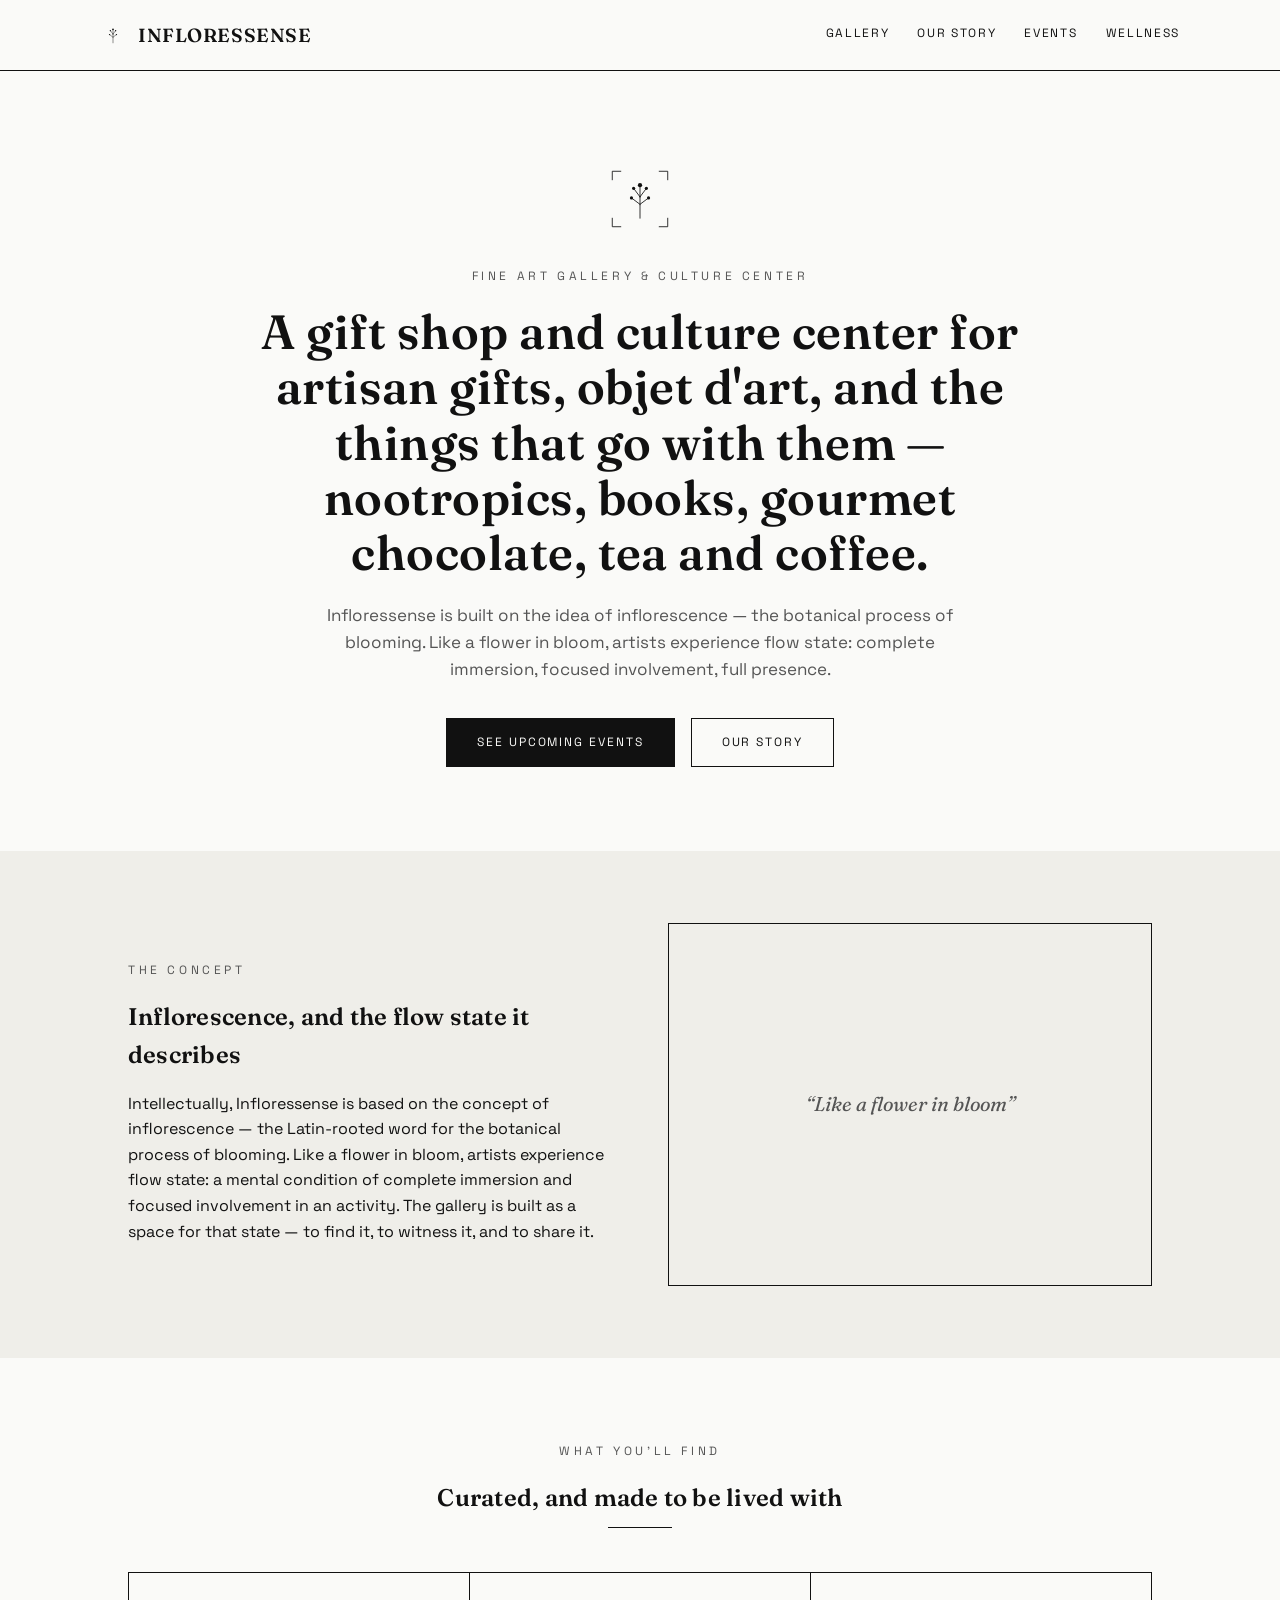
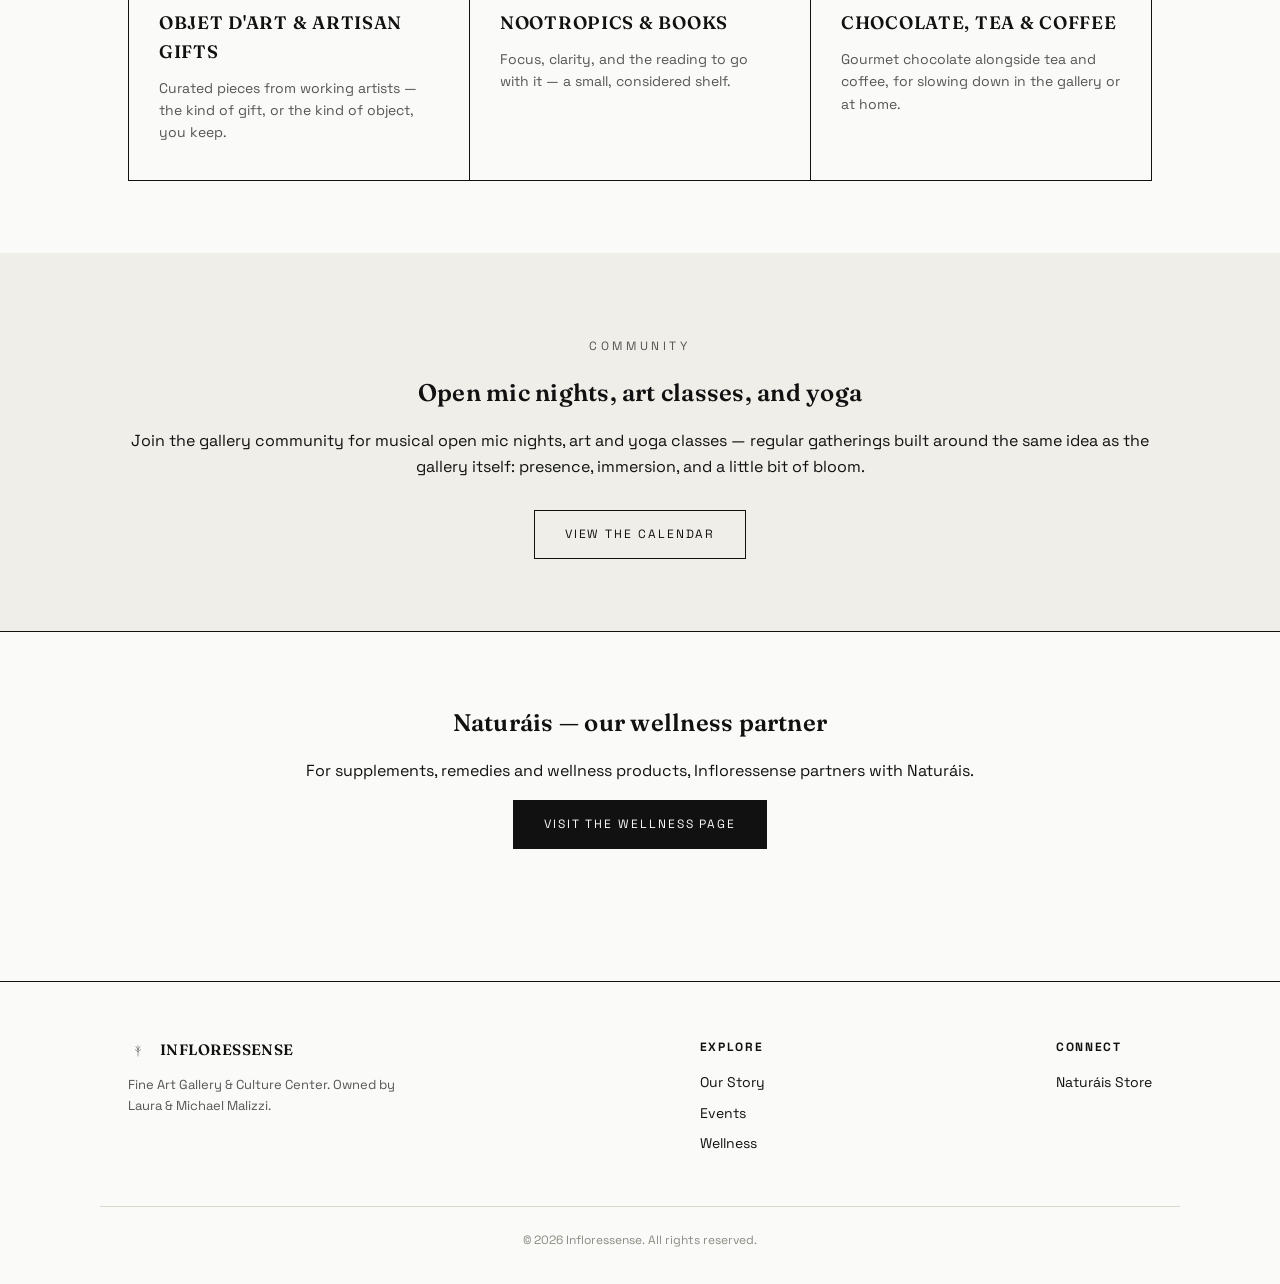
==== index.html @ fa317d66 "Initial Infloressense site: gallery homepage, owner story, events, wellness link-out Co-Authored-By:" ====
<!DOCTYPE html>
<html lang="en">
<head>
<meta charset="UTF-8">
<meta name="viewport" content="width=device-width, initial-scale=1.0">
<title>Infloressense — Fine Art Gallery &amp; Culture Center</title>
<meta name="description" content="Infloressense Fine Art Gallery is a gift shop and culture center in the spirit of inflorescence and flow — curated artisan gifts, objet d'art, nootropics, books, gourmet chocolate, tea and coffee, plus open mic nights, art and yoga classes.">
<link rel="preconnect" href="https://fonts.googleapis.com">
<link href="https://fonts.googleapis.com/css2?family=Fraunces:opsz,wght@9..144,500;9..144,600&family=Space+Grotesk:wght@400;500&display=swap" rel="stylesheet">
<link rel="stylesheet" href="css/style.css">
</head>
<body>

<header class="site-header">
  <div class="container header-inner">
    <a href="index.html" class="logo-mark">
      <svg width="26" height="26" viewBox="0 0 120 120" fill="none" stroke="#111111" stroke-width="2.2" stroke-linecap="round">
        <path d="M60 96 V56" />
        <path d="M60 70 L44 58" />
        <path d="M60 70 L76 58" />
        <path d="M60 56 L48 40" />
        <path d="M60 56 L72 40" />
        <path d="M60 56 L60 34" />
        <circle cx="44" cy="58" r="3" fill="#111111" stroke="none" />
        <circle cx="76" cy="58" r="3" fill="#111111" stroke="none" />
        <circle cx="48" cy="40" r="3" fill="#111111" stroke="none" />
        <circle cx="72" cy="40" r="3" fill="#111111" stroke="none" />
        <circle cx="60" cy="34" r="4" fill="#111111" stroke="none" />
      </svg>
      <span class="logo-word">Infloressense</span>
    </a>
    <nav class="main-nav">
      <a href="index.html">Gallery</a>
      <a href="story.html">Our Story</a>
      <a href="events.html">Events</a>
      <a href="wellness.html">Wellness</a>
    </nav>
    <button class="nav-toggle" aria-label="Toggle menu">&#9776;</button>
  </div>
</header>

<section class="hero">
  <div class="container">
    <div class="hero-mark">
      <svg width="64" height="64" viewBox="0 0 120 120" fill="none" stroke="#111111" stroke-width="1.6" stroke-linecap="round">
        <path d="M8 24 V8 H24" /><path d="M96 8 H112 V24" /><path d="M112 96 V112 H96" /><path d="M24 112 H8 V96" />
        <path d="M60 96 V56" />
        <path d="M60 70 L44 58" /><path d="M60 70 L76 58" />
        <path d="M60 56 L48 40" /><path d="M60 56 L72 40" /><path d="M60 56 L60 34" />
        <circle cx="44" cy="58" r="3" fill="#111111" stroke="none" /><circle cx="76" cy="58" r="3" fill="#111111" stroke="none" />
        <circle cx="48" cy="40" r="3" fill="#111111" stroke="none" /><circle cx="72" cy="40" r="3" fill="#111111" stroke="none" />
        <circle cx="60" cy="34" r="4" fill="#111111" stroke="none" />
      </svg>
    </div>
    <p class="eyebrow">Fine Art Gallery &amp; Culture Center</p>
    <h1>A gift shop and culture center for artisan gifts, objet d'art, and the things that go with them — nootropics, books, gourmet chocolate, tea and coffee.</h1>
    <p class="lead">Infloressense is built on the idea of inflorescence — the botanical process of blooming. Like a flower in bloom, artists experience flow state: complete immersion, focused involvement, full presence.</p>
    <div class="btn-row">
      <a href="events.html" class="btn btn-solid">See Upcoming Events</a>
      <a href="story.html" class="btn">Our Story</a>
    </div>
  </div>
</section>

<section class="section section-tan">
  <div class="container concept-grid">
    <div>
      <p class="eyebrow">The Concept</p>
      <h2>Inflorescence, and the flow state it describes</h2>
      <p>Intellectually, Infloressense is based on the concept of inflorescence — the Latin-rooted word for the botanical process of blooming. Like a flower in bloom, artists experience flow state: a mental condition of complete immersion and focused involvement in an activity. The gallery is built as a space for that state — to find it, to witness it, and to share it.</p>
    </div>
    <div class="corner-frame">
      <span>&ldquo;Like a flower in bloom&rdquo;</span>
    </div>
  </div>
</section>

<section class="section">
  <div class="container">
    <div class="section-head">
      <p class="eyebrow">What You'll Find</p>
      <h2>Curated, and made to be lived with</h2>
      <div class="rule"></div>
    </div>
    <div class="card-row">
      <div class="card">
        <h3>Objet d'Art &amp; Artisan Gifts</h3>
        <p>Curated pieces from working artists — the kind of gift, or the kind of object, you keep.</p>
      </div>
      <div class="card">
        <h3>Nootropics &amp; Books</h3>
        <p>Focus, clarity, and the reading to go with it — a small, considered shelf.</p>
      </div>
      <div class="card">
        <h3>Chocolate, Tea &amp; Coffee</h3>
        <p>Gourmet chocolate alongside tea and coffee, for slowing down in the gallery or at home.</p>
      </div>
    </div>
  </div>
</section>

<section class="section section-tan">
  <div class="container" style="text-align:center;">
    <p class="eyebrow">Community</p>
    <h2>Open mic nights, art classes, and yoga</h2>
    <p class="lead" style="margin-bottom:10px;">Join the gallery community for musical open mic nights, art and yoga classes — regular gatherings built around the same idea as the gallery itself: presence, immersion, and a little bit of bloom.</p>
    <a href="events.html" class="btn" style="margin-top:20px;">View the Calendar</a>
  </div>
</section>

<section class="cta-banner section" style="text-align:center;border-top:1px solid #111111;">
  <div class="container">
    <h2>Naturáis — our wellness partner</h2>
    <p class="lead">For supplements, remedies and wellness products, Infloressense partners with Naturáis.</p>
    <a href="wellness.html" class="btn btn-solid">Visit the Wellness Page</a>
  </div>
</section>

<footer class="site-footer">
  <div class="container footer-inner">
    <div class="footer-brand">
      <a href="index.html" class="logo-mark" style="margin-bottom:10px;">
        <svg width="20" height="20" viewBox="0 0 120 120" fill="none" stroke="#111111" stroke-width="2.4" stroke-linecap="round">
          <path d="M60 96 V56" /><path d="M60 70 L44 58" /><path d="M60 70 L76 58" />
          <path d="M60 56 L48 40" /><path d="M60 56 L72 40" /><path d="M60 56 L60 34" />
        </svg>
        <span class="logo-word" style="font-size:15px;">Infloressense</span>
      </a>
      <p>Fine Art Gallery &amp; Culture Center. Owned by Laura &amp; Michael Malizzi.</p>
    </div>
    <div class="footer-links">
      <h4>Explore</h4>
      <a href="story.html">Our Story</a>
      <a href="events.html">Events</a>
      <a href="wellness.html">Wellness</a>
    </div>
    <div class="footer-links">
      <h4>Connect</h4>
      <a href="https://naturais.us">Naturáis Store</a>
    </div>
  </div>
  <div class="container footer-bottom">
    &copy; 2026 Infloressense. All rights reserved.
  </div>
</footer>

</body>
</html>
---- css/style.css ----
:root{
  --ink:#111111;
  --paper:#FAFAF8;
  --tan:#EFEEE9;
  --line:#111111;
  --muted:#555555;
  --muted-2:#8A8A82;
}
*{box-sizing:border-box;}
body{
  margin:0;
  background:var(--paper);
  color:var(--ink);
  font-family:'Space Grotesk', sans-serif;
  line-height:1.6;
}
h1,h2,h3{
  font-family:'Fraunces', serif;
  font-weight:600;
  margin:0 0 .4em;
  letter-spacing:.01em;
}
a{color:var(--ink);}
.container{max-width:1080px;margin:0 auto;padding:0 28px;}

/* Header */
.site-header{
  border-bottom:1px solid var(--ink);
  background:var(--paper);
  position:sticky;top:0;z-index:20;
}
.header-inner{
  display:flex;align-items:center;justify-content:space-between;
  padding:20px 0;
}
.logo-mark{display:flex;align-items:center;gap:12px;text-decoration:none;color:var(--ink);}
.logo-mark svg{display:block;}
.logo-word{font-family:'Fraunces', serif;font-weight:600;font-size:19px;text-transform:uppercase;letter-spacing:.03em;}
.main-nav{display:flex;gap:28px;}
.main-nav a{
  font-size:12px;letter-spacing:.14em;text-transform:uppercase;
  text-decoration:none;color:var(--ink);
  padding-bottom:2px;border-bottom:1px solid transparent;
}
.main-nav a:hover{border-bottom-color:var(--ink);}
.nav-toggle{display:none;background:none;border:1px solid var(--ink);font-size:18px;padding:6px 10px;cursor:pointer;}

/* Hero */
.hero{
  padding:96px 0 84px;
  text-align:center;
}
.eyebrow{
  font-size:12px;letter-spacing:.3em;text-transform:uppercase;color:var(--muted);
  margin-bottom:18px;
}
.hero h1{
  font-size:48px;
  max-width:820px;margin:0 auto 22px;
  line-height:1.15;
}
.hero p.lead{
  max-width:640px;margin:0 auto 34px;
  font-size:17px;color:var(--muted);
}
.hero-mark{margin:0 auto 28px;}
.btn{
  display:inline-block;
  padding:14px 30px;
  border:1px solid var(--ink);
  text-decoration:none;
  color:var(--ink);
  font-size:12px;letter-spacing:.16em;text-transform:uppercase;
  transition:background .15s,color .15s;
}
.btn:hover{background:var(--ink);color:var(--paper);}
.btn-solid{background:var(--ink);color:var(--paper);}
.btn-solid:hover{background:var(--paper);color:var(--ink);}
.btn-row{display:flex;gap:16px;justify-content:center;flex-wrap:wrap;}

/* Sections */
.section{padding:72px 0;}
.section-tan{background:var(--tan);}
.section-head{text-align:center;max-width:720px;margin:0 auto 44px;}
.rule{width:64px;height:1px;background:var(--ink);margin:0 auto 28px;}

.concept-grid{
  display:grid;grid-template-columns:1fr 1fr;gap:56px;align-items:center;
}
.concept-grid .corner-frame{
  border:1px solid var(--ink);
  padding:40px;
  aspect-ratio:4/3;
  display:flex;align-items:center;justify-content:center;
  position:relative;
}
.concept-grid .corner-frame span{
  font-family:'Fraunces', serif;font-style:italic;font-size:20px;color:var(--muted);text-align:center;
}

.card-row{
  display:grid;grid-template-columns:repeat(3,1fr);gap:0;
  border-top:1px solid var(--ink);border-left:1px solid var(--ink);
}
.card{
  border-right:1px solid var(--ink);border-bottom:1px solid var(--ink);
  padding:36px 30px;
}
.card h3{font-size:18px;text-transform:uppercase;letter-spacing:.04em;margin-bottom:10px;}
.card p{color:var(--muted);font-size:14px;margin:0;}

/* Owners */
.owners{
  display:grid;grid-template-columns:1fr 1fr;gap:48px;margin-top:20px;
}
.owner-card{border:1px solid var(--ink);padding:36px;}
.owner-card h3{font-size:16px;text-transform:uppercase;letter-spacing:.06em;margin-bottom:14px;}
.owner-card p{font-size:15px;color:var(--muted);}

/* Events */
.event-list{border-top:1px solid var(--ink);}
.event-row{
  display:flex;justify-content:space-between;align-items:baseline;gap:20px;
  padding:26px 0;border-bottom:1px solid var(--ink);
  flex-wrap:wrap;
}
.event-row .event-name{font-family:'Fraunces', serif;font-weight:600;font-size:19px;}
.event-row .event-when{font-size:13px;letter-spacing:.08em;text-transform:uppercase;color:var(--muted);white-space:nowrap;}
.event-row p{margin:6px 0 0;color:var(--muted);font-size:14px;width:100%;}

/* Link-out cards */
.linkout-grid{display:grid;grid-template-columns:1fr 1fr;gap:28px;}
.linkout-card{border:1px solid var(--ink);padding:40px;text-align:center;}
.linkout-card h3{font-size:17px;text-transform:uppercase;letter-spacing:.04em;margin-bottom:12px;}
.linkout-card p{color:var(--muted);font-size:14px;margin-bottom:24px;}

/* Footer */
.site-footer{border-top:1px solid var(--ink);padding:56px 0 34px;margin-top:60px;background:var(--paper);}
.footer-inner{display:flex;justify-content:space-between;gap:40px;flex-wrap:wrap;}
.footer-brand p{color:var(--muted);font-size:13px;max-width:280px;}
.footer-links h4{font-size:12px;text-transform:uppercase;letter-spacing:.14em;margin:0 0 14px;}
.footer-links a{display:block;font-size:14px;margin-bottom:8px;text-decoration:none;color:var(--ink);}
.footer-links a:hover{text-decoration:underline;}
.footer-bottom{margin-top:44px;padding-top:24px;border-top:1px solid #d8d6cd;font-size:12px;color:var(--muted-2);text-align:center;}

@media (max-width:820px){
  .concept-grid,.owners,.linkout-grid{grid-template-columns:1fr;}
  .card-row{grid-template-columns:1fr;}
  .main-nav{display:none;}
  .nav-toggle{display:block;}
  .hero h1{font-size:34px;}
}
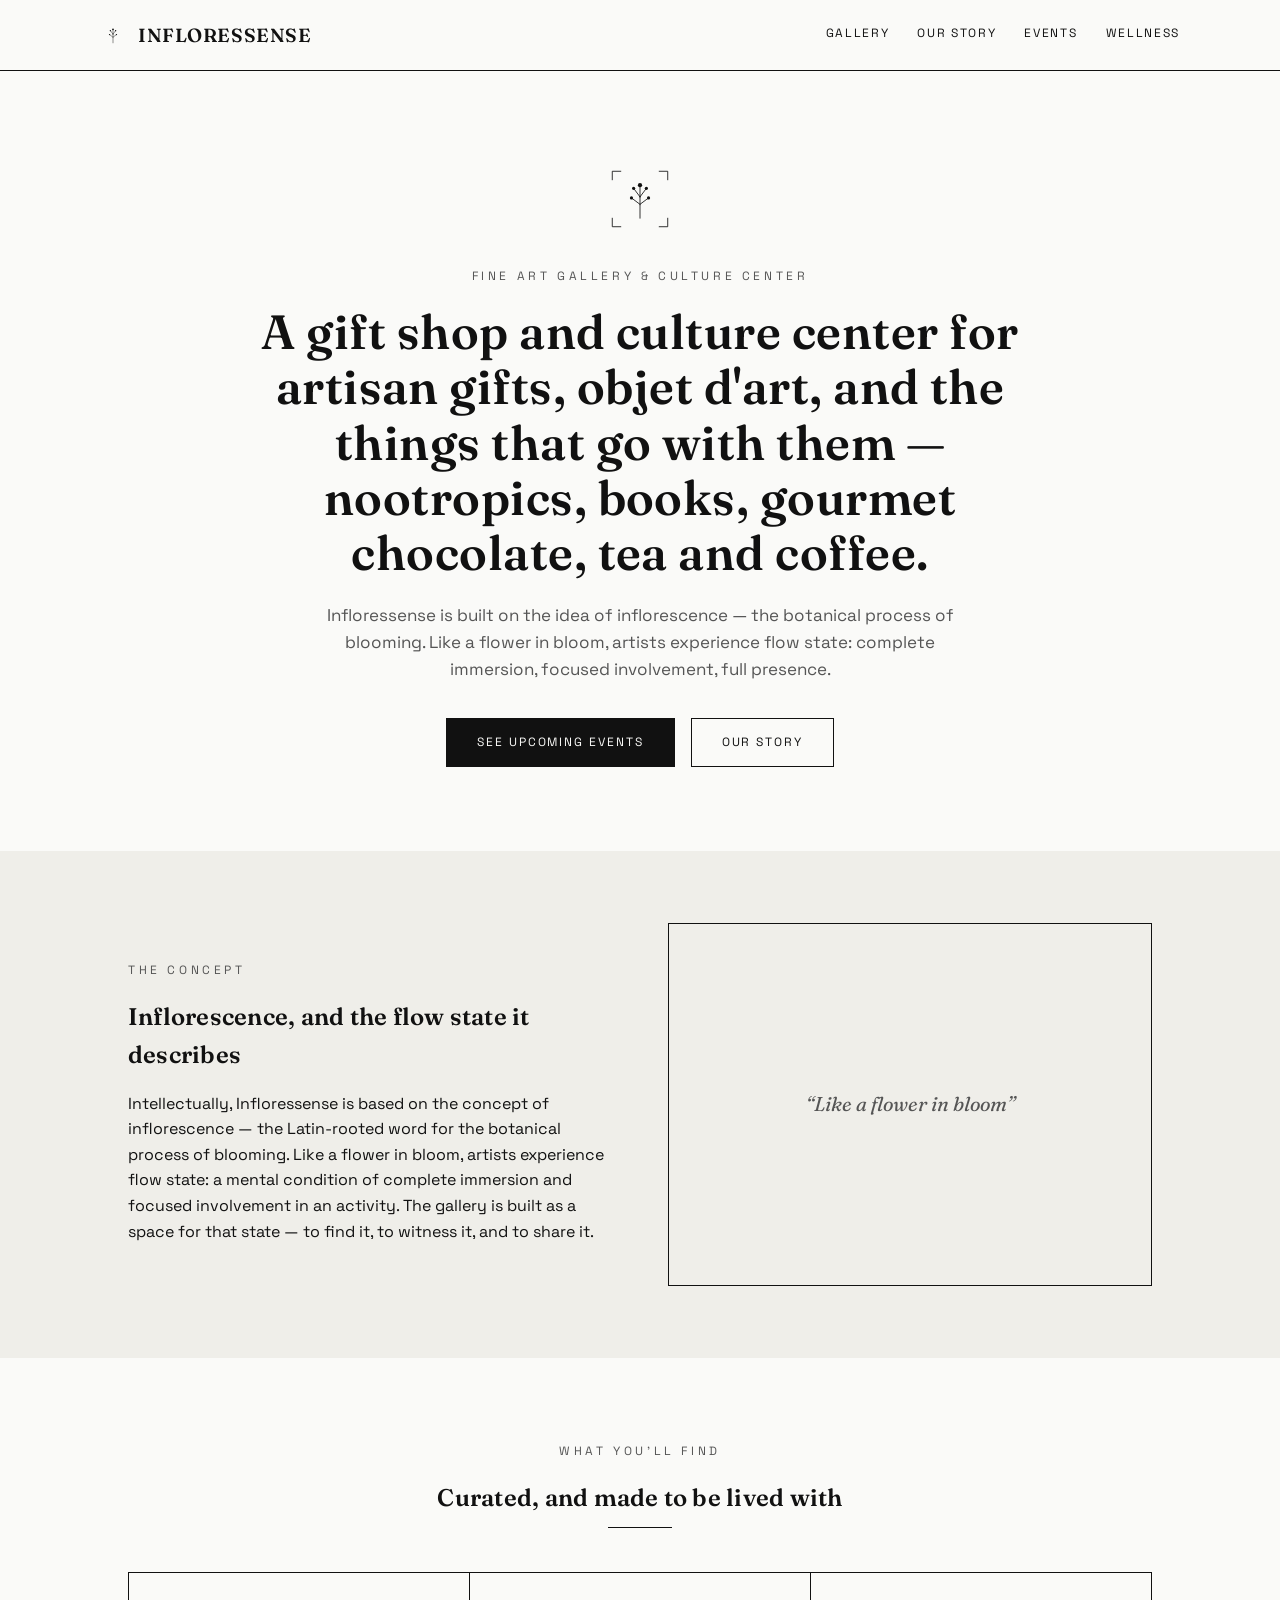
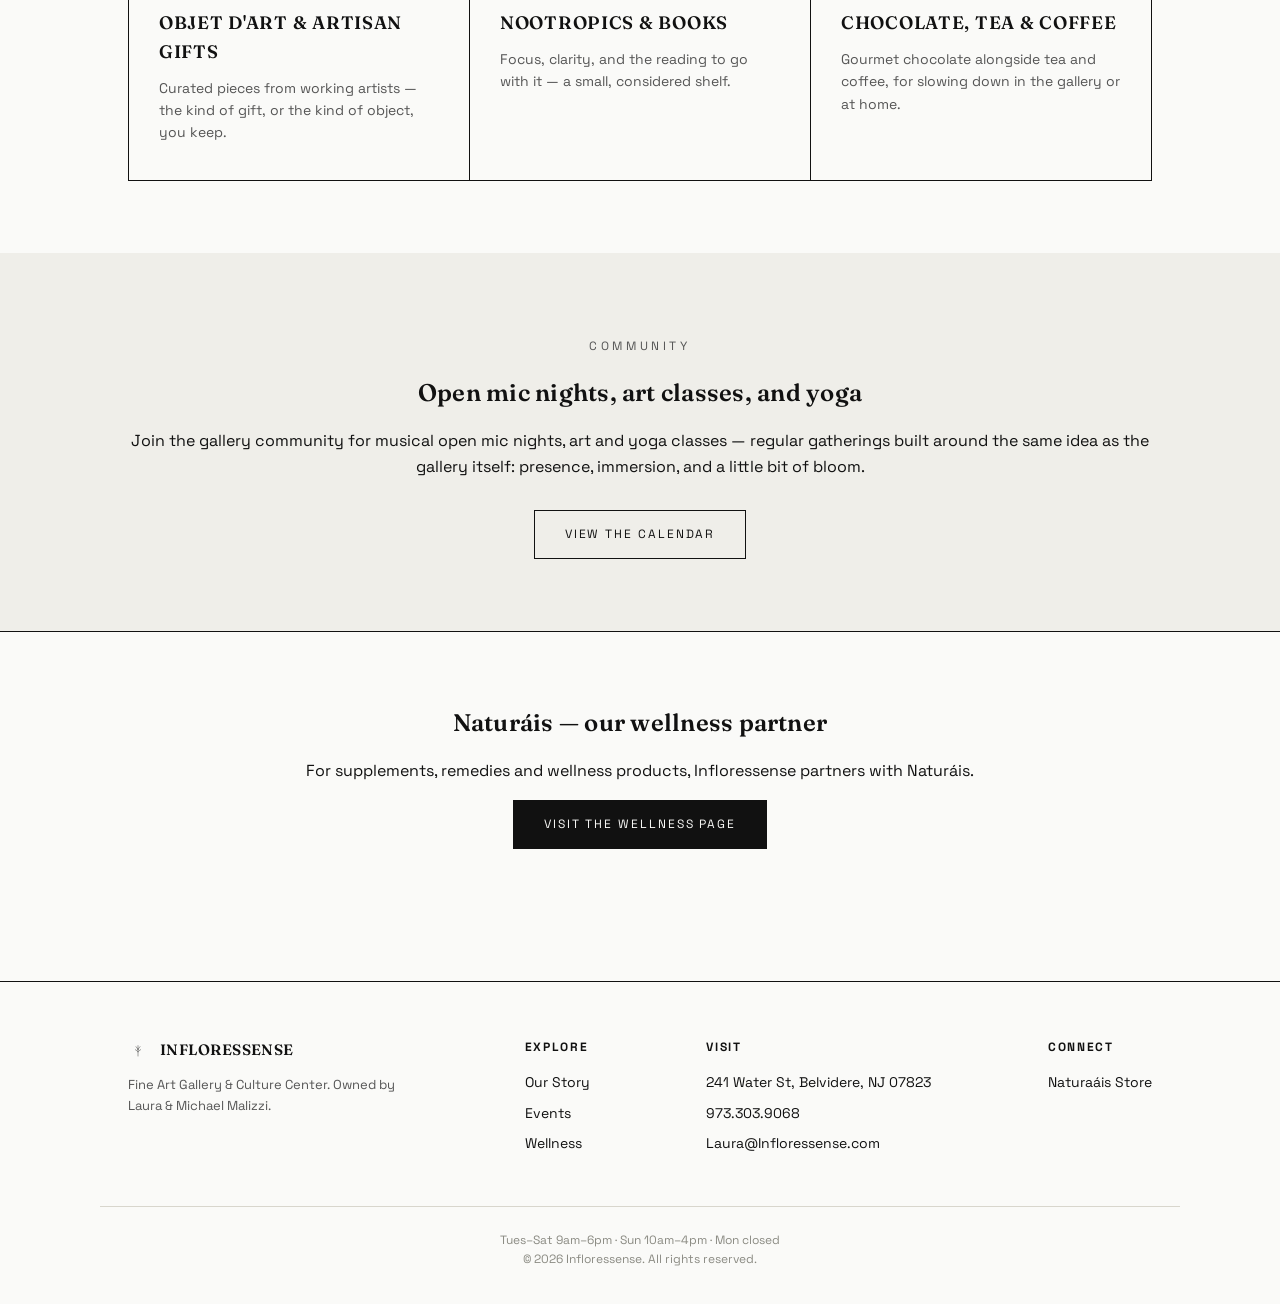
==== commit 87aeccf9: "Add real gallery hours, address, and contact info to footer Pulled from Infloressense's existing lis" ====
--- a/index.html
+++ b/index.html
@@ -135,11 +135,18 @@
       <a href="wellness.html">Wellness</a>
     </div>
     <div class="footer-links">
+      <h4>Visit</h4>
+      <a href="https://maps.google.com/?q=241+Water+St+Belvidere+NJ+07823" target="_blank" rel="noopener">241 Water St, Belvidere, NJ 07823</a>
+      <a href="tel:9733039068">973.303.9068</a>
+      <a href="mailto:Laura@Infloressense.com">Laura@Infloressense.com</a>
+    </div>
+    <div class="footer-links">
       <h4>Connect</h4>
-      <a href="https://naturais.us">Naturáis Store</a>
+      <a href="https://naturais.us">Naturaáis Store</a>
     </div>
   </div>
   <div class="container footer-bottom">
+    Tues&ndash;Sat 9am&ndash;6pm &middot; Sun 10am&ndash;4pm &middot; Mon closed<br>
     &copy; 2026 Infloressense. All rights reserved.
   </div>
 </footer>
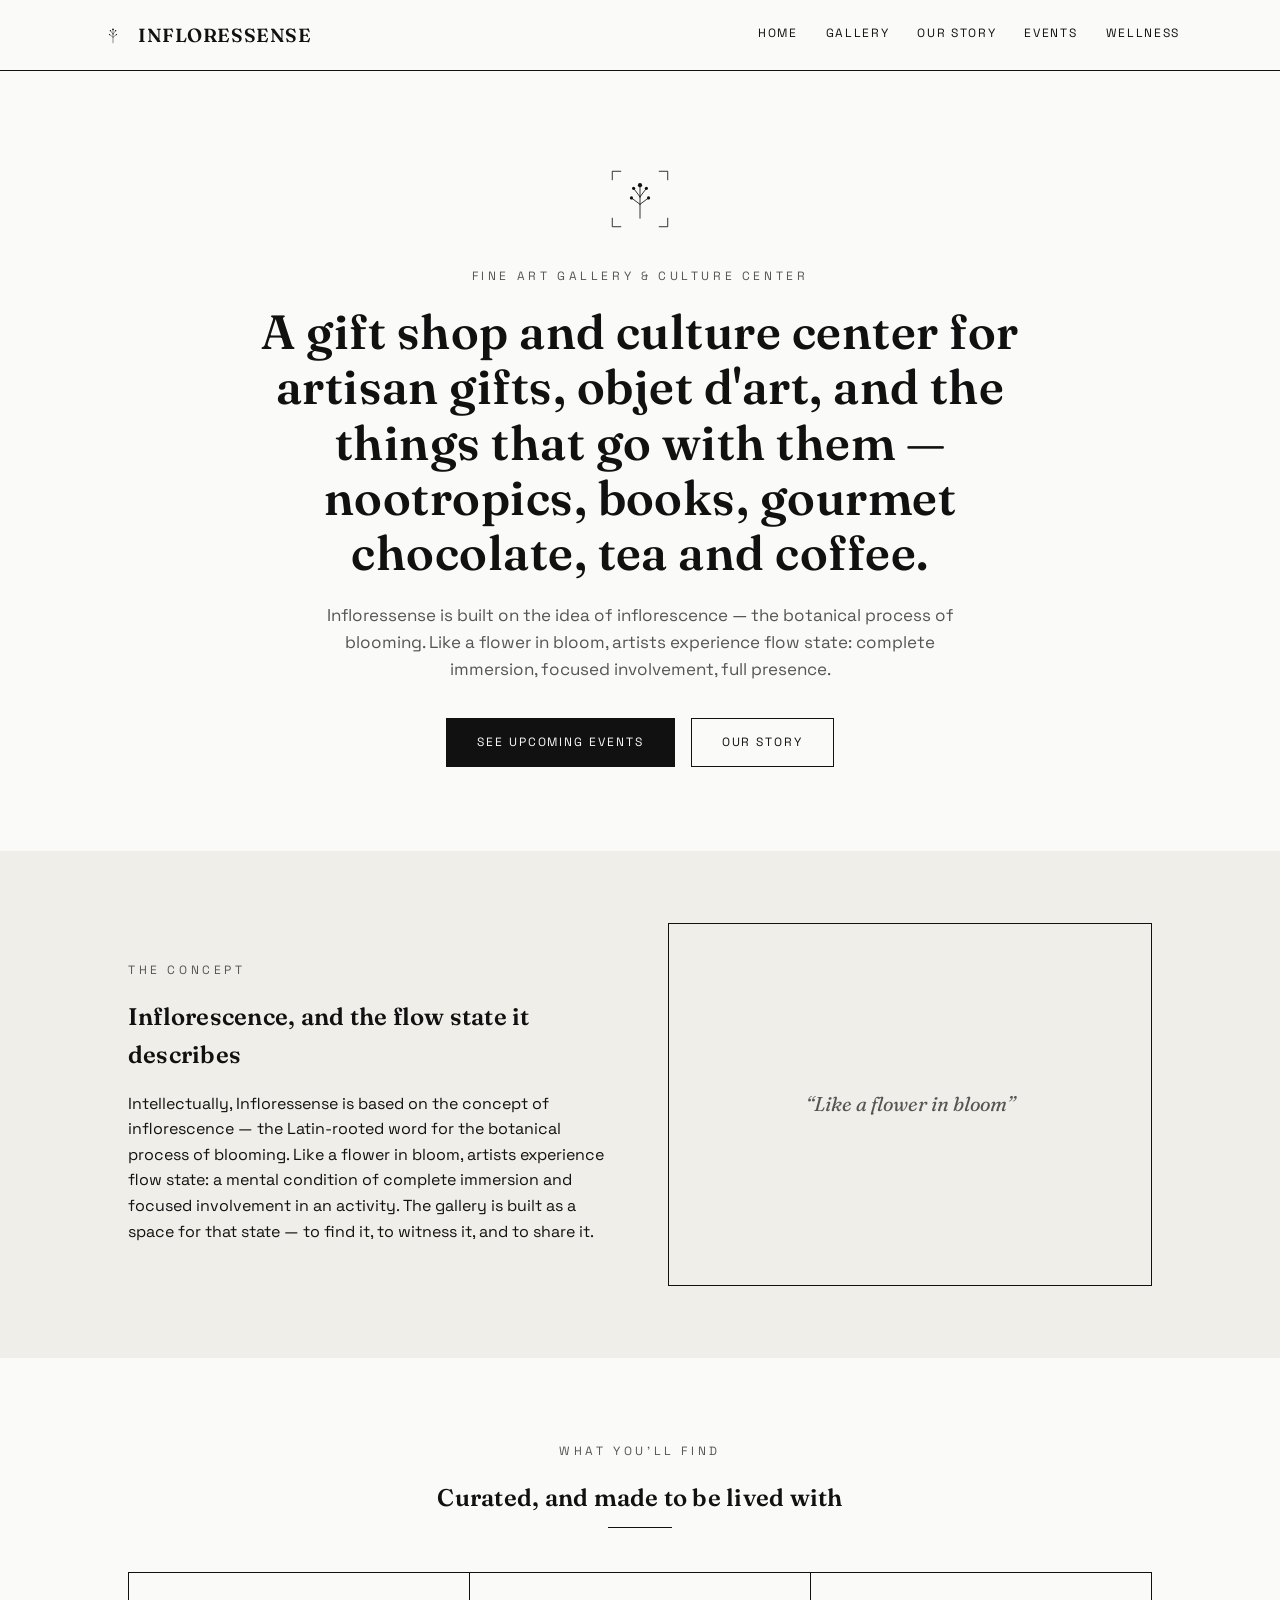
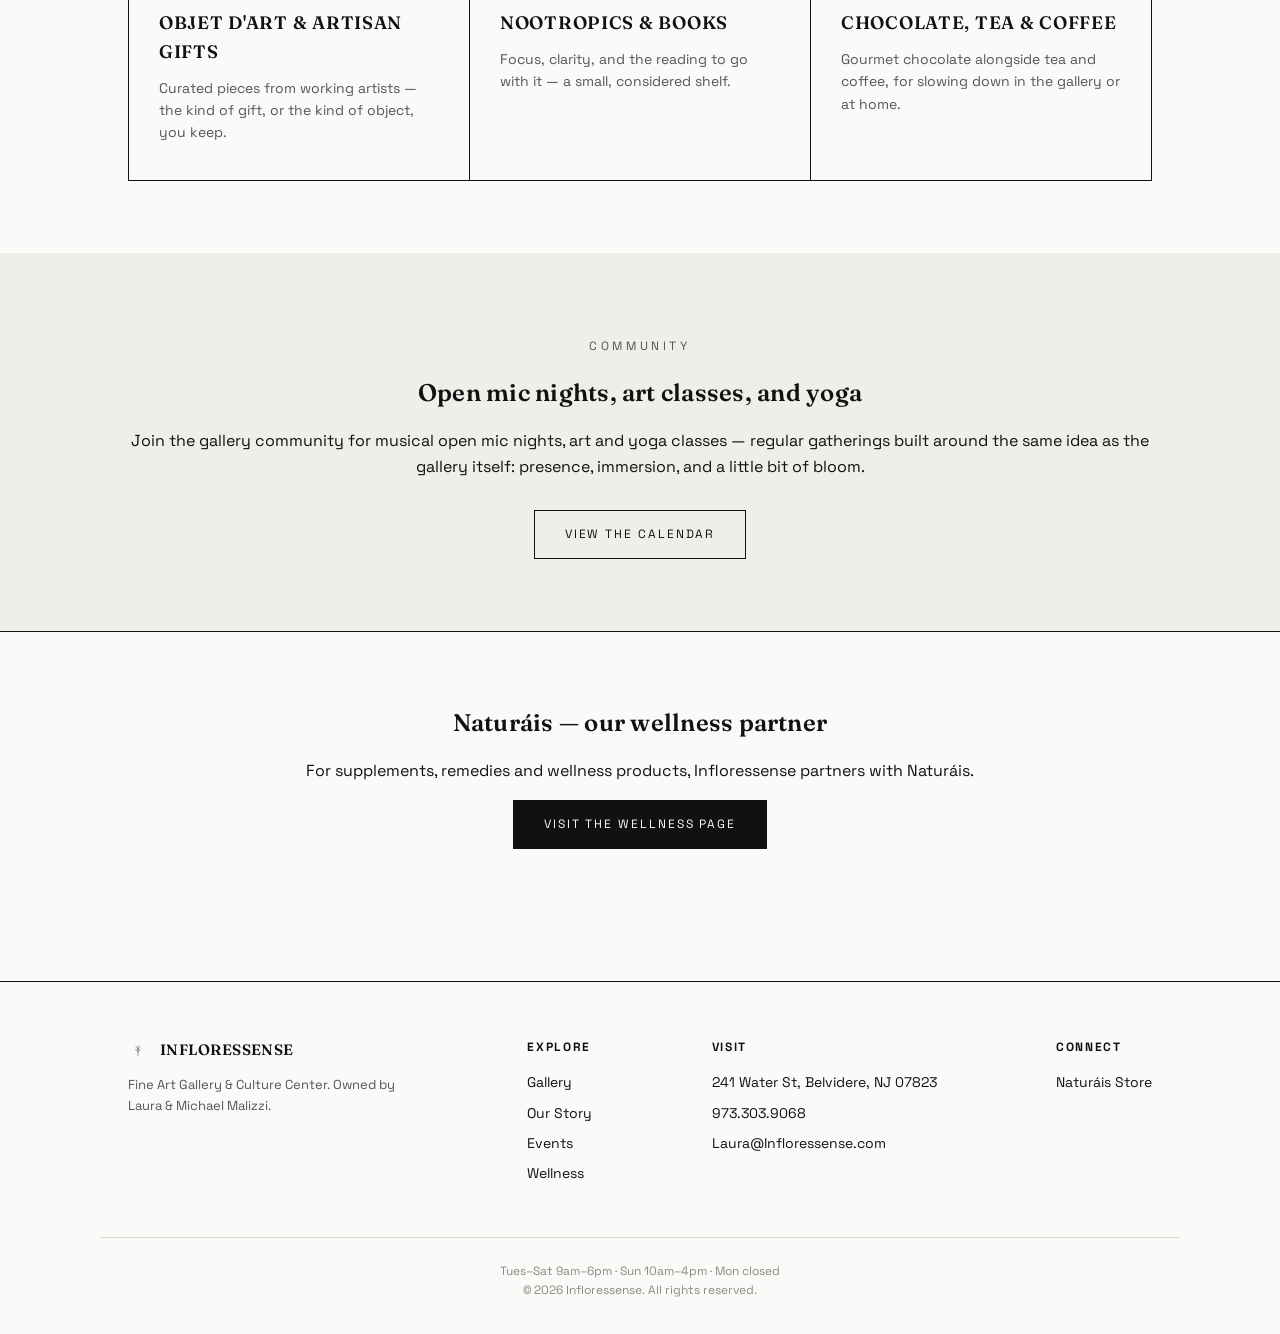
==== commit 839fde5b: "Fix Naturáis spelling, add Gallery nav link, track Naturáis link" ====
--- a/index.html
+++ b/index.html
@@ -30,7 +30,8 @@
       <span class="logo-word">Infloressense</span>
     </a>
     <nav class="main-nav">
-      <a href="index.html">Gallery</a>
+      <a href="index.html">Home</a>
+      <a href="gallery.html">Gallery</a>
       <a href="story.html">Our Story</a>
       <a href="events.html">Events</a>
       <a href="wellness.html">Wellness</a>
@@ -130,6 +131,7 @@
     </div>
     <div class="footer-links">
       <h4>Explore</h4>
+      <a href="gallery.html">Gallery</a>
       <a href="story.html">Our Story</a>
       <a href="events.html">Events</a>
       <a href="wellness.html">Wellness</a>
@@ -142,7 +144,7 @@
     </div>
     <div class="footer-links">
       <h4>Connect</h4>
-      <a href="https://naturais.us">Naturaáis Store</a>
+      <a href="https://naturais.us?utm_source=artinflo&utm_medium=referral&utm_campaign=gallery-partner&utm_content=footer-link">Naturáis Store</a>
     </div>
   </div>
   <div class="container footer-bottom">
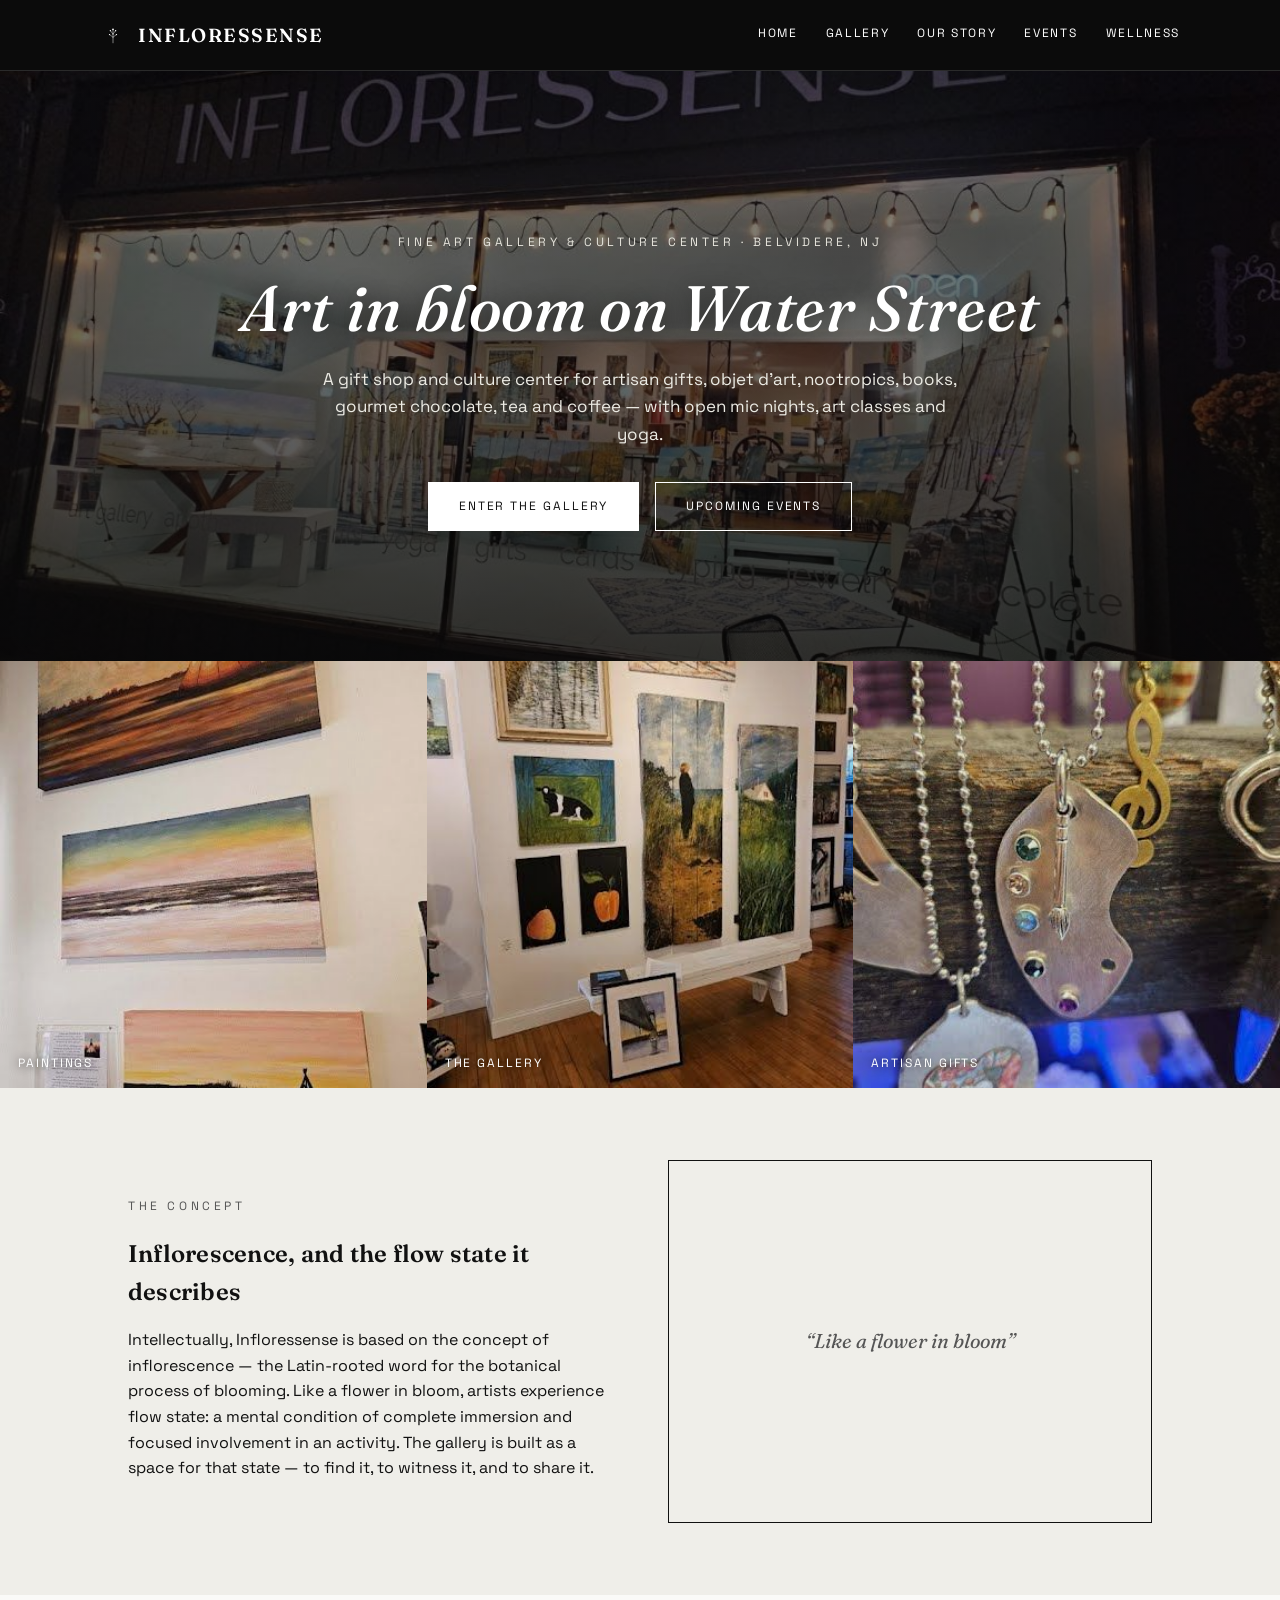
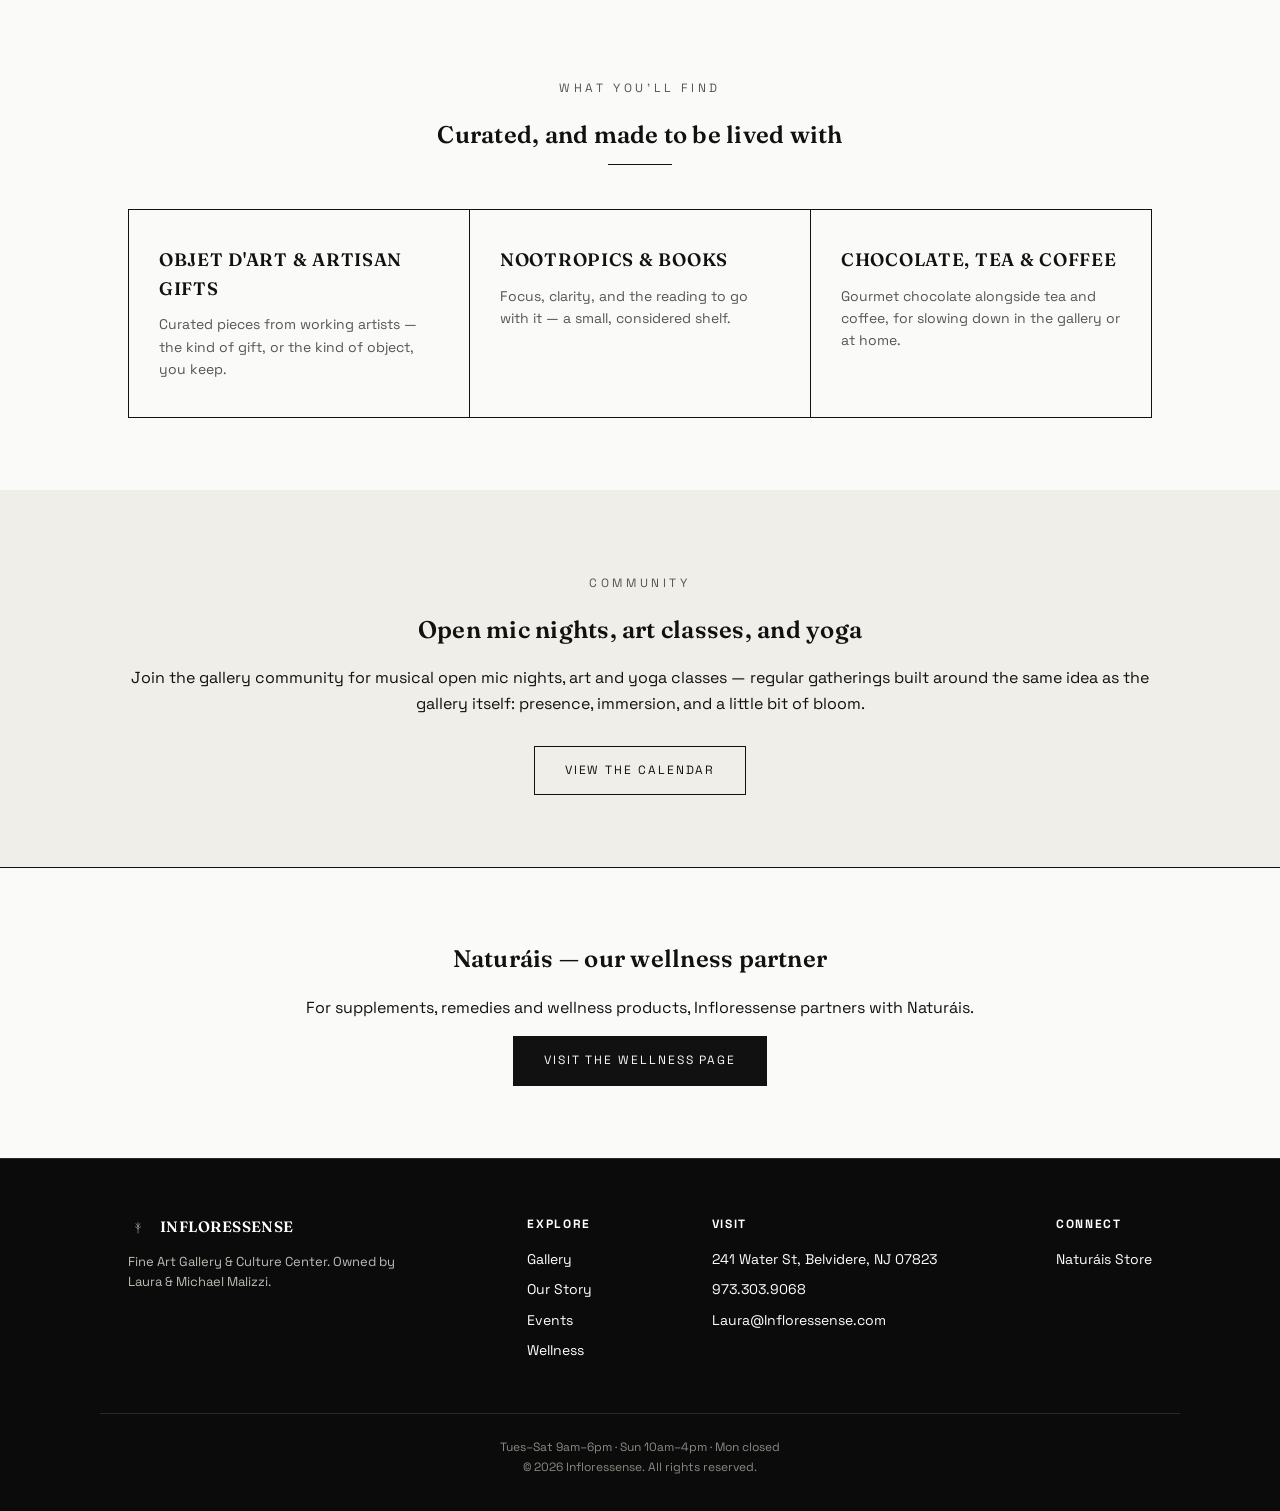
==== commit e65511b8: "Revise hero section and add gallery preview Updated hero section content and added new gallery previ" ====
--- a/index.html
+++ b/index.html
@@ -6,7 +6,7 @@
 <title>Infloressense — Fine Art Gallery &amp; Culture Center</title>
 <meta name="description" content="Infloressense Fine Art Gallery is a gift shop and culture center in the spirit of inflorescence and flow — curated artisan gifts, objet d'art, nootropics, books, gourmet chocolate, tea and coffee, plus open mic nights, art and yoga classes.">
 <link rel="preconnect" href="https://fonts.googleapis.com">
-<link href="https://fonts.googleapis.com/css2?family=Fraunces:opsz,wght@9..144,500;9..144,600&family=Space+Grotesk:wght@400;500&display=swap" rel="stylesheet">
+<link href="https://fonts.googleapis.com/css2?family=Fraunces:ital,opsz,wght@0,9..144,500;0,9..144,600;1,9..144,500&family=Space+Grotesk:wght@400;500&display=swap" rel="stylesheet">
 <link rel="stylesheet" href="css/style.css">
 </head>
 <body>
@@ -40,27 +40,22 @@
   </div>
 </header>
 
-<section class="hero">
+<section class="hero hero-night">
   <div class="container">
-    <div class="hero-mark">
-      <svg width="64" height="64" viewBox="0 0 120 120" fill="none" stroke="#111111" stroke-width="1.6" stroke-linecap="round">
-        <path d="M8 24 V8 H24" /><path d="M96 8 H112 V24" /><path d="M112 96 V112 H96" /><path d="M24 112 H8 V96" />
-        <path d="M60 96 V56" />
-        <path d="M60 70 L44 58" /><path d="M60 70 L76 58" />
-        <path d="M60 56 L48 40" /><path d="M60 56 L72 40" /><path d="M60 56 L60 34" />
-        <circle cx="44" cy="58" r="3" fill="#111111" stroke="none" /><circle cx="76" cy="58" r="3" fill="#111111" stroke="none" />
-        <circle cx="48" cy="40" r="3" fill="#111111" stroke="none" /><circle cx="72" cy="40" r="3" fill="#111111" stroke="none" />
-        <circle cx="60" cy="34" r="4" fill="#111111" stroke="none" />
-      </svg>
-    </div>
-    <p class="eyebrow">Fine Art Gallery &amp; Culture Center</p>
-    <h1>A gift shop and culture center for artisan gifts, objet d'art, and the things that go with them — nootropics, books, gourmet chocolate, tea and coffee.</h1>
-    <p class="lead">Infloressense is built on the idea of inflorescence — the botanical process of blooming. Like a flower in bloom, artists experience flow state: complete immersion, focused involvement, full presence.</p>
+    <p class="eyebrow">Fine Art Gallery &amp; Culture Center &middot; Belvidere, NJ</p>
+    <h1>Art in bloom on Water Street</h1>
+    <p class="lead">A gift shop and culture center for artisan gifts, objet d'art, nootropics, books, gourmet chocolate, tea and coffee &mdash; with open mic nights, art classes and yoga.</p>
     <div class="btn-row">
-      <a href="events.html" class="btn btn-solid">See Upcoming Events</a>
-      <a href="story.html" class="btn">Our Story</a>
+      <a href="gallery.html" class="btn btn-solid">Enter the Gallery</a>
+      <a href="events.html" class="btn">Upcoming Events</a>
     </div>
   </div>
+</section>
+
+<section class="preview-strip" aria-label="Gallery preview">
+  <a href="gallery.html"><img src="images/paintings-teepee.jpg" alt="Sunset and shoreline paintings on the gallery wall" loading="lazy"><span>Paintings</span></a>
+  <a href="gallery.html"><img src="images/gallery-wall.jpg" alt="Gallery wall of framed local scenes" loading="lazy"><span>The Gallery</span></a>
+  <a href="gallery.html"><img src="images/palette-pendant.jpg" alt="Handmade palette pendant necklaces" loading="lazy"><span>Artisan Gifts</span></a>
 </section>
 
 <section class="section section-tan">
@@ -144,7 +139,7 @@
     </div>
     <div class="footer-links">
       <h4>Connect</h4>
-      <a href="https://naturais.us?utm_source=artinflo&utm_medium=referral&utm_campaign=gallery-partner&utm_content=footer-link">Naturáis Store</a>
+      <a href="https://naturais-5712.myshopify.com/discount/LAURAMALIZZIWAR?ref=Infloressense&utm_source=artinflo&utm_medium=referral&utm_campaign=gallery-partner&utm_content=footer-link">Naturáis Store</a>
     </div>
   </div>
   <div class="container footer-bottom">
--- a/css/style.css
+++ b/css/style.css
@@ -150,3 +150,50 @@
   .nav-toggle{display:block;}
   .hero h1{font-size:34px;}
 }
+
+
+/* ===== Night theme: dark header & footer, image hero ===== */
+.site-header{background:#0b0b0b;border-bottom:1px solid #2a2a2a;}
+.site-header .logo-mark,.site-header .logo-word{color:#fff;}
+.site-header .logo-word{letter-spacing:.08em;}
+.site-header svg path{stroke:#fff;}
+.site-header svg circle{fill:#fff;}
+.main-nav a{color:#fff;}
+.main-nav a:hover{border-bottom-color:#fff;}
+.nav-toggle{color:#fff;border-color:#fff;}
+.site-footer{background:#0b0b0b;color:#fff;border-top:1px solid #2a2a2a;margin-top:0;}
+.site-footer .logo-mark,.site-footer .logo-word{color:#fff;}
+.site-footer svg path{stroke:#fff;}
+.site-footer svg circle{fill:#fff;}
+.site-footer a,.footer-links h4{color:#fff;}
+.footer-brand p{color:#bdbdb5;}
+.footer-bottom{border-top-color:#2a2a2a;color:#8a8a82;}
+
+.hero-night{
+  color:#fff;
+  background:linear-gradient(rgba(8,8,8,.42),rgba(8,8,8,.80)),url('../images/storefront-night.jpg') center 38%/cover no-repeat;
+  padding:150px 0 130px;
+}
+.hero-night .eyebrow{color:#e6e4dc;}
+.hero-night h1{font-size:64px;font-style:italic;font-weight:500;color:#fff;max-width:880px;text-shadow:0 2px 24px rgba(0,0,0,.45);}
+.hero-night p.lead{color:#ecebe4;max-width:660px;}
+.hero-night .btn{border-color:#fff;color:#fff;}
+.hero-night .btn:hover{background:#fff;color:#111;}
+.hero-night .btn-solid{background:#fff;color:#111;}
+.hero-night .btn-solid:hover{background:transparent;color:#fff;}
+
+.preview-strip{display:grid;grid-template-columns:repeat(3,1fr);background:#0b0b0b;}
+.preview-strip a{display:block;position:relative;overflow:hidden;aspect-ratio:1/1;}
+.preview-strip img{width:100%;height:100%;object-fit:cover;display:block;transition:transform .5s ease,opacity .3s;opacity:.92;}
+.preview-strip a:hover img{transform:scale(1.04);opacity:1;}
+.preview-strip span{position:absolute;left:18px;bottom:14px;color:#fff;font-size:12px;letter-spacing:.16em;text-transform:uppercase;text-shadow:0 1px 8px rgba(0,0,0,.7);}
+
+@media (max-width:820px){
+  .header-inner{flex-wrap:wrap;gap:12px;}
+  .main-nav{display:flex;flex-wrap:wrap;gap:8px 18px;width:100%;}
+  .nav-toggle{display:none;}
+  .hero-night{padding:96px 0 84px;}
+  .hero-night h1{font-size:40px;}
+  .preview-strip{grid-template-columns:1fr;}
+  .preview-strip a{aspect-ratio:4/3;}
+}
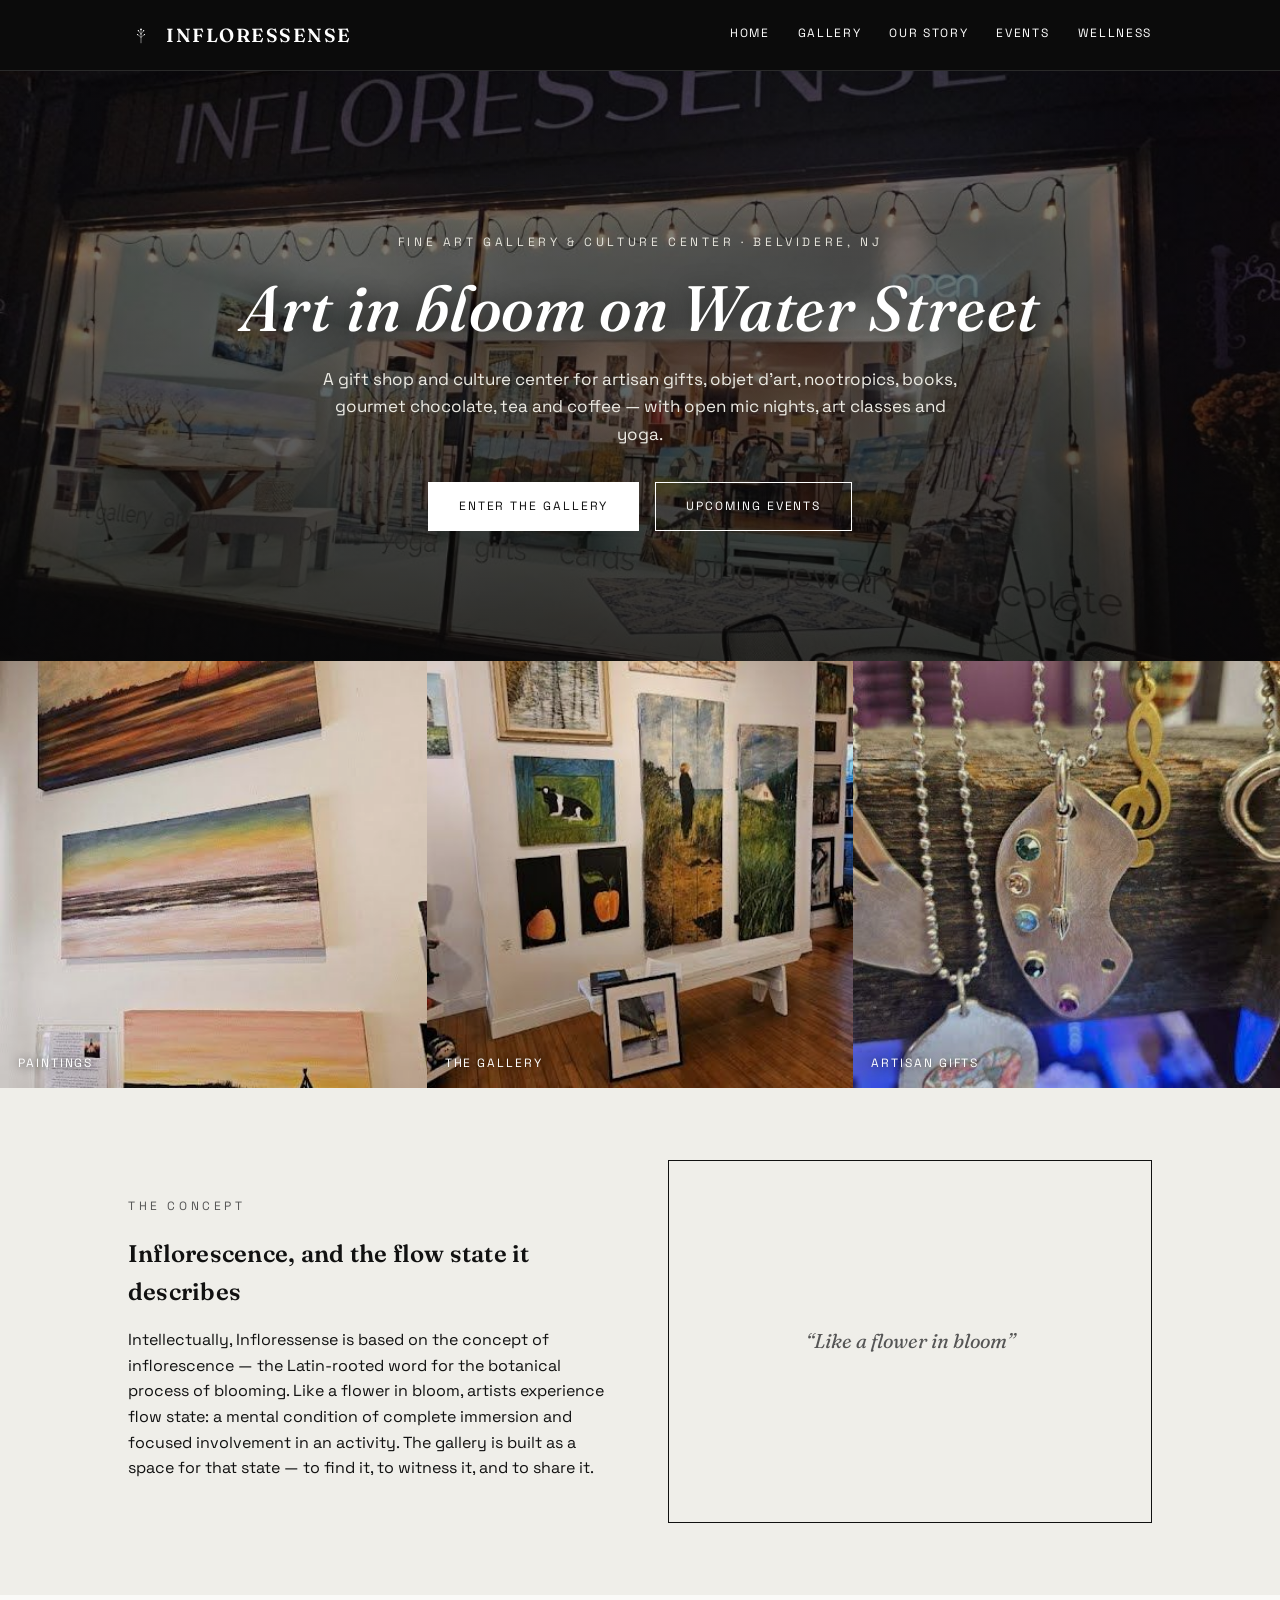
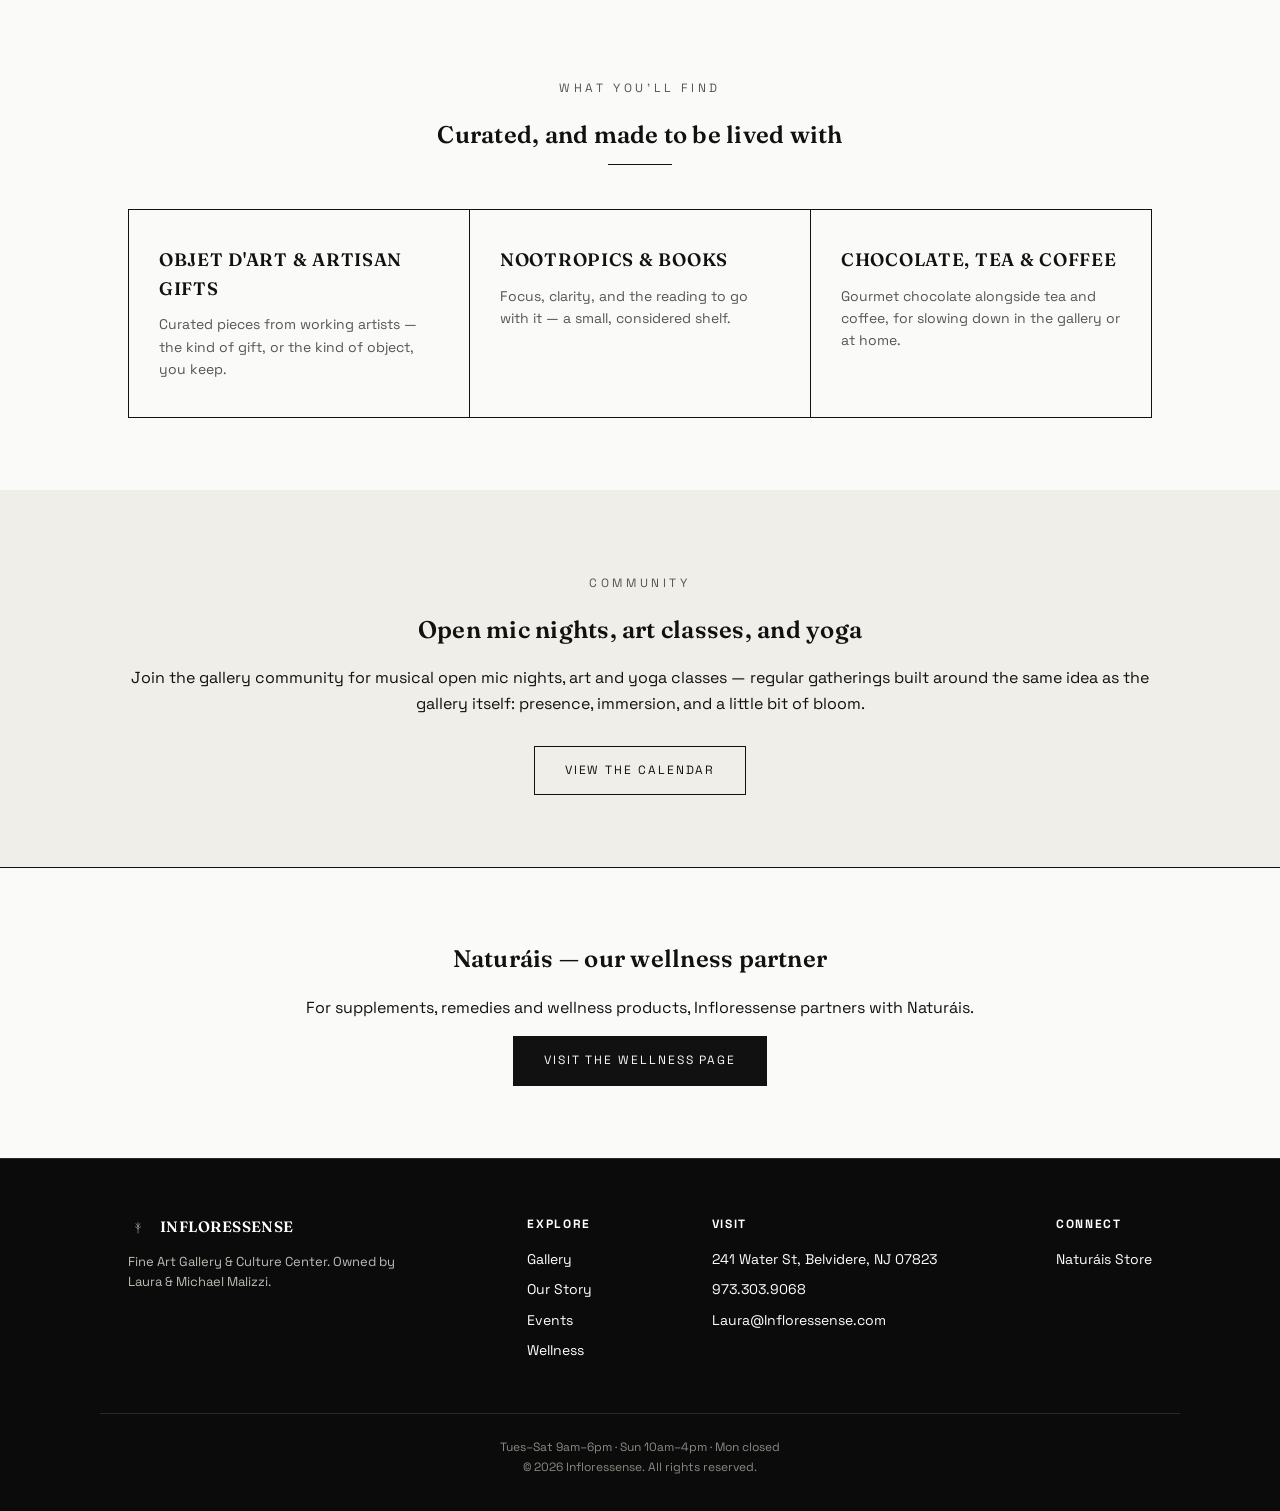
==== commit d594de2b: "Add sitemap, robots.txt, canonical URLs and gallery structured data - sitemap.xml lists the 5 pages;" ====
--- a/index.html
+++ b/index.html
@@ -8,6 +8,8 @@
 <link rel="preconnect" href="https://fonts.googleapis.com">
 <link href="https://fonts.googleapis.com/css2?family=Fraunces:ital,opsz,wght@0,9..144,500;0,9..144,600;1,9..144,500&family=Space+Grotesk:wght@400;500&display=swap" rel="stylesheet">
 <link rel="stylesheet" href="css/style.css">
+<link rel="canonical" href="https://artinflo.com/">
+<script type="application/ld+json">{"@context":"https://schema.org","@type":"ArtGallery","name":"Infloressense Fine Art Gallery & Culture Center","url":"https://artinflo.com/","telephone":"+1-973-303-9068","email":"Laura@Infloressense.com","address":{"@type":"PostalAddress","streetAddress":"241 Water St","addressLocality":"Belvidere","addressRegion":"NJ","postalCode":"07823","addressCountry":"US"},"openingHoursSpecification":[{"@type":"OpeningHoursSpecification","dayOfWeek":["Tuesday","Wednesday","Thursday","Friday","Saturday"],"opens":"09:00","closes":"18:00"},{"@type":"OpeningHoursSpecification","dayOfWeek":"Sunday","opens":"10:00","closes":"16:00"}],"founder":[{"@type":"Person","name":"Laura Malizzi"},{"@type":"Person","name":"Michael Malizzi"}]}</script>
 </head>
 <body>
 
--- a/css/style.css
+++ b/css/style.css
@@ -31,7 +31,7 @@
 }
 .header-inner{
   display:flex;align-items:center;justify-content:space-between;
-  padding:20px 0;
+  padding:20px 28px;
 }
 .logo-mark{display:flex;align-items:center;gap:12px;text-decoration:none;color:var(--ink);}
 .logo-mark svg{display:block;}
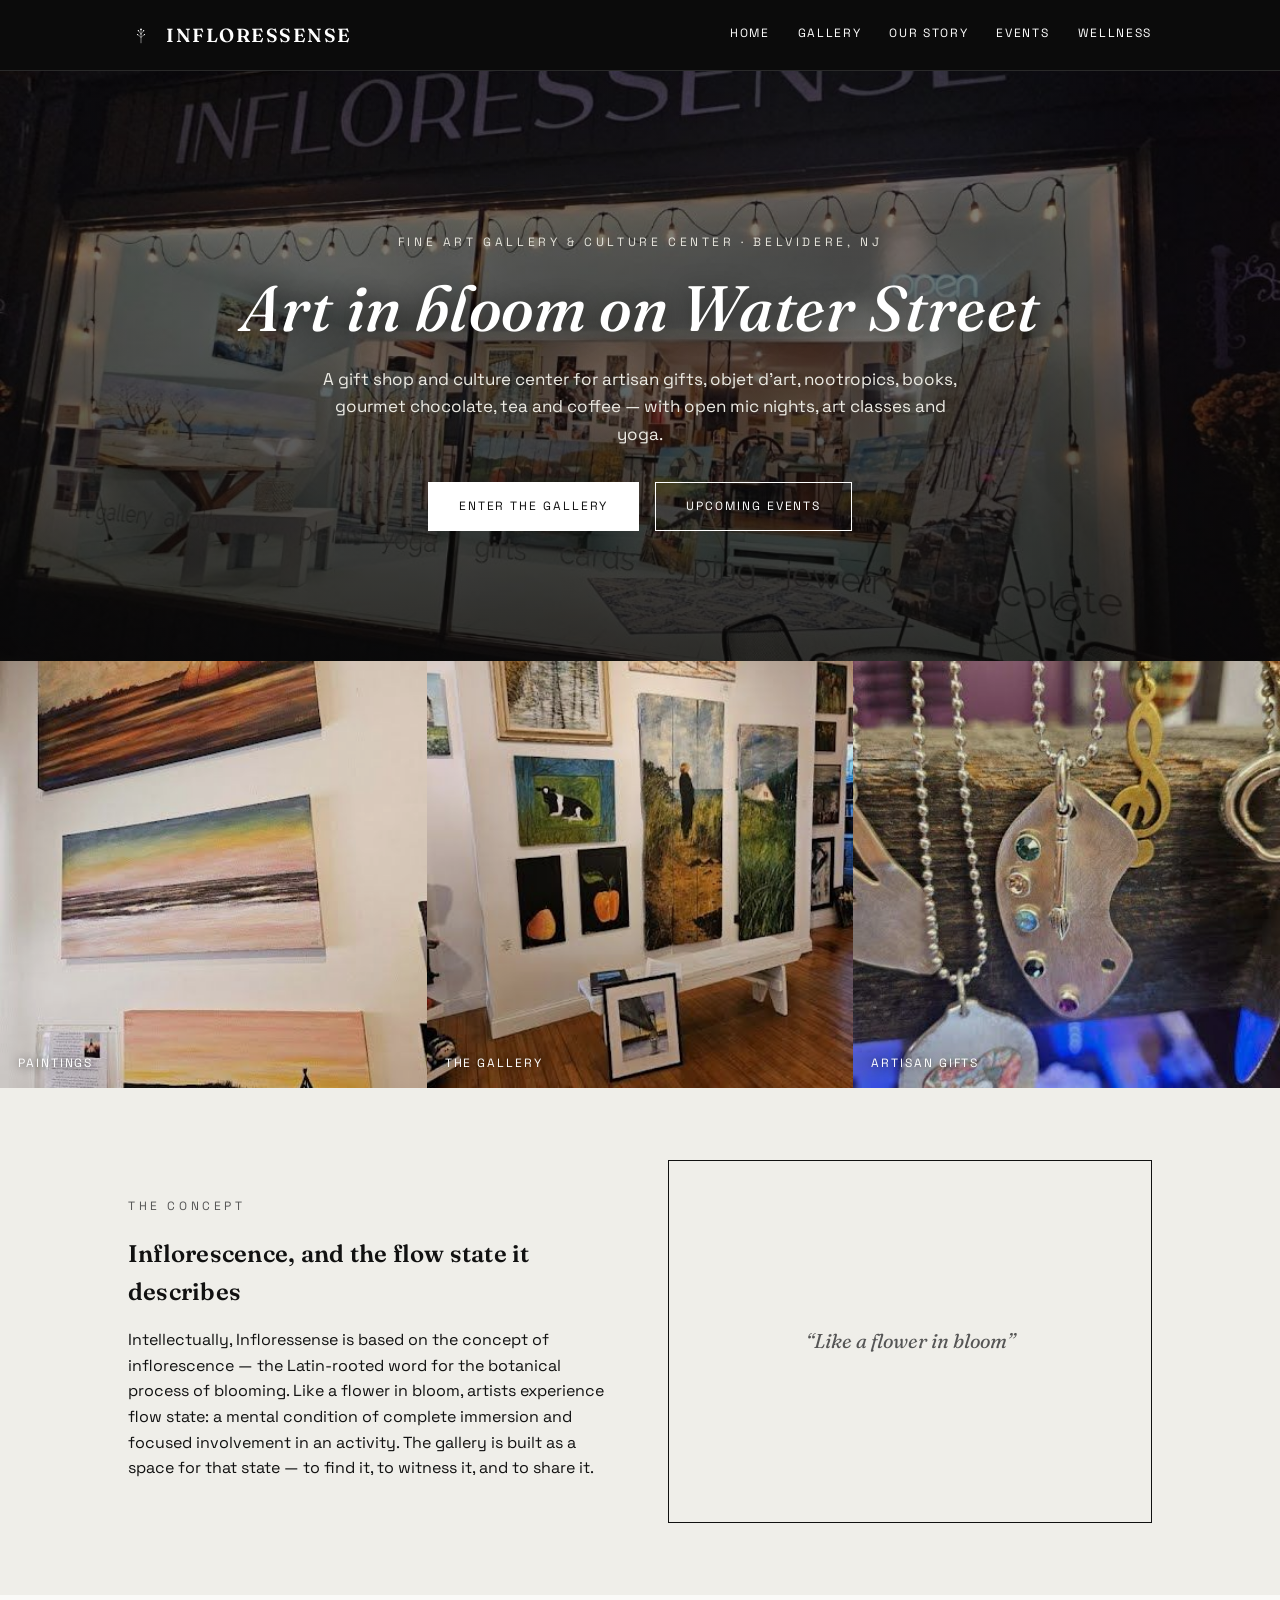
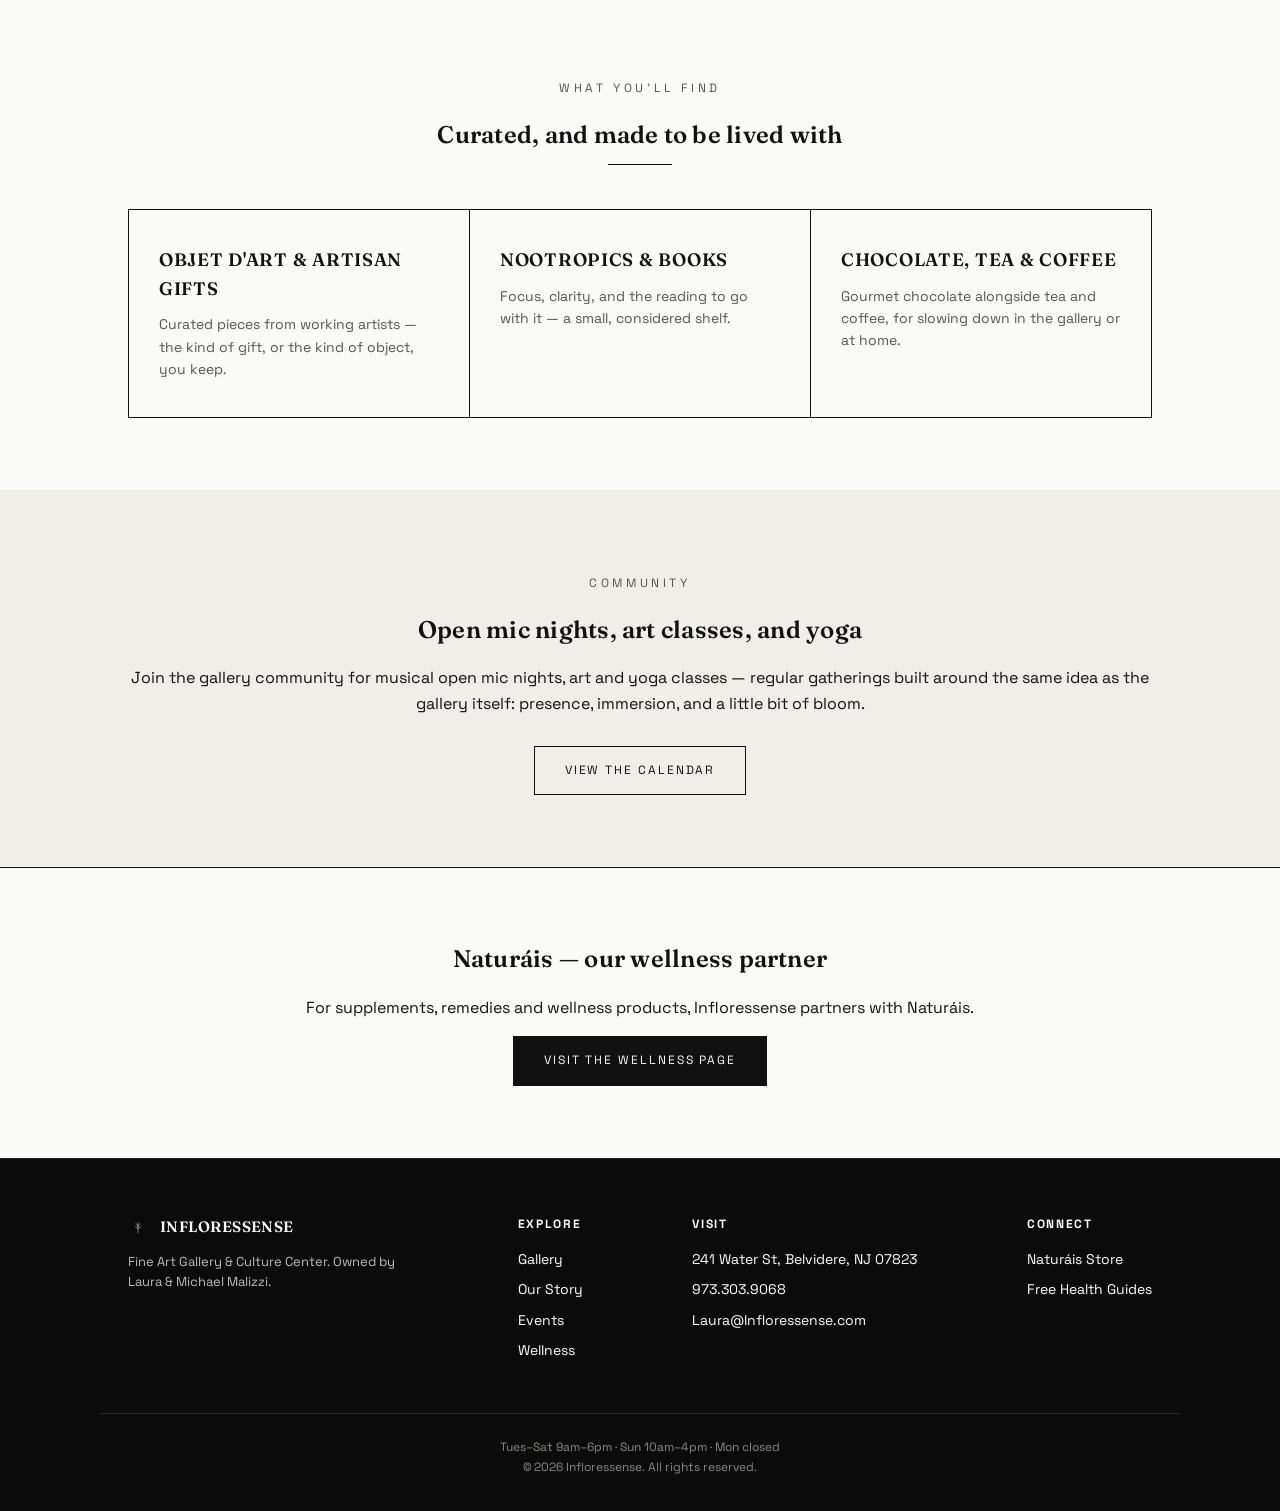
==== commit 6dddee5f: "Expand Wellness page and add Only Nature's Finest as a resource Wellness page was ~100 words of most" ====
--- a/index.html
+++ b/index.html
@@ -142,6 +142,7 @@
     <div class="footer-links">
       <h4>Connect</h4>
       <a href="https://naturais-5712.myshopify.com/discount/LAURAMALIZZIWAR?ref=Infloressense&utm_source=artinflo&utm_medium=referral&utm_campaign=gallery-partner&utm_content=footer-link">Naturáis Store</a>
+      <a href="https://www.onlynaturesfinest.com/?utm_source=artinflo&amp;utm_medium=referral&amp;utm_campaign=gallery-partner&amp;utm_content=footer-link" target="_blank" rel="noopener">Free Health Guides</a>
     </div>
   </div>
   <div class="container footer-bottom">
